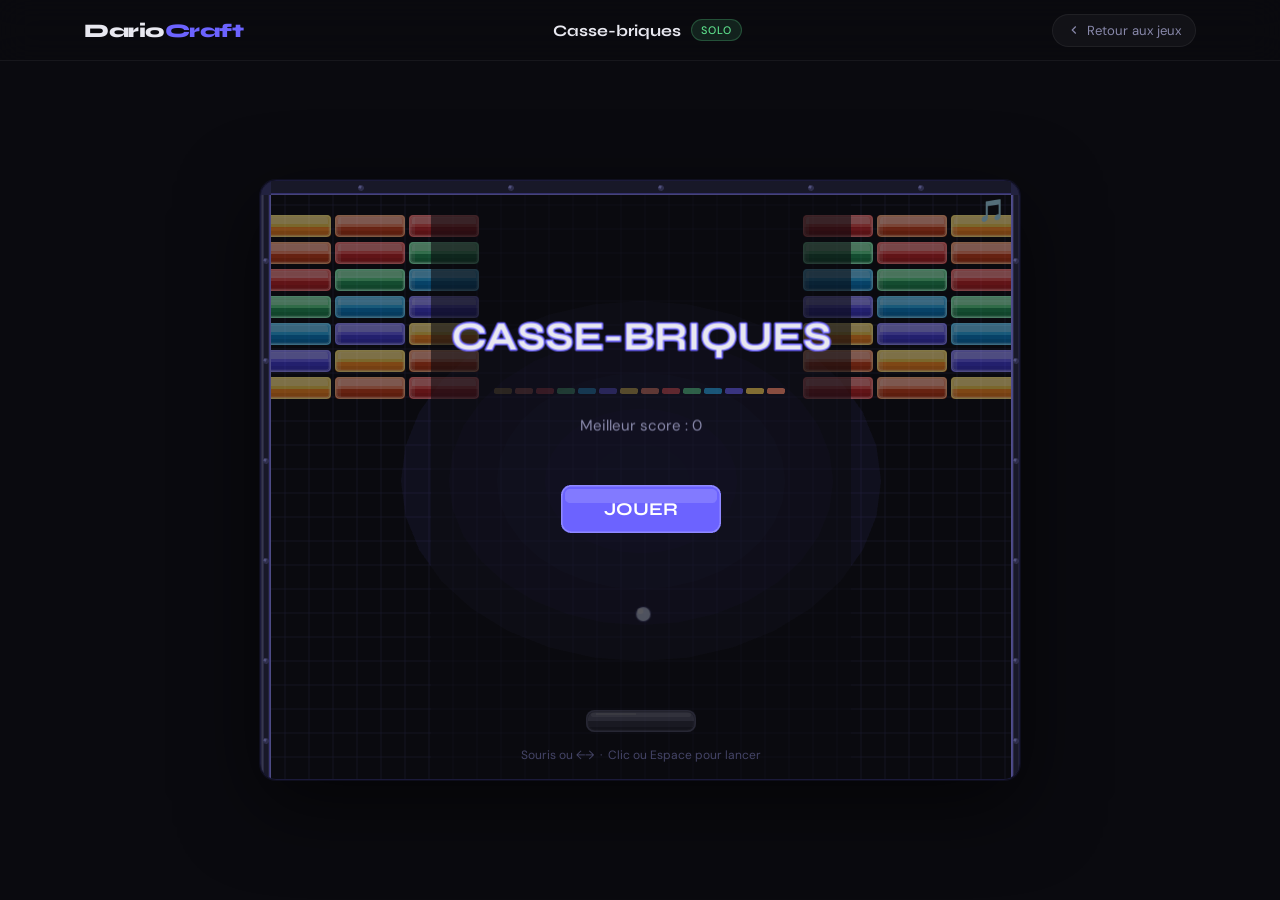
==== games/casse-briques/index.html @ 76067cef "feat: intégration du jeu Casse-briques - Ajout du wrapper DarioCraft (games/casse-briques/index.html" ====
<!DOCTYPE html>
<html lang="fr">
<head>
  <meta charset="UTF-8" />
  <meta name="viewport" content="width=device-width, initial-scale=1.0" />
  <title>Casse-briques — DarioCraft</title>
  <link rel="preconnect" href="https://fonts.googleapis.com" />
  <link rel="preconnect" href="https://fonts.gstatic.com" crossorigin />
  <link href="https://fonts.googleapis.com/css2?family=Syne:wght@700;800&family=DM+Sans:wght@400;500&display=swap" rel="stylesheet" />
  <style>
    *, *::before, *::after { box-sizing: border-box; margin: 0; padding: 0; }

    :root {
      --bg:         #0a0a0f;
      --accent:     #6C63FF;
      --accent-2:   #8b85ff;
      --text:       #e8e8f0;
      --text-muted: #8888aa;
      --border-2:   rgba(255,255,255,0.06);
      --transition: 0.25s cubic-bezier(0.4,0,0.2,1);
    }

    html, body {
      height: 100%;
      font-family: 'DM Sans', sans-serif;
      background: var(--bg);
      color: var(--text);
      overflow: hidden;
    }

    /* ── NAVBAR ── */
    .navbar {
      position: fixed;
      top: 0; left: 0; right: 0;
      z-index: 50;
      background: rgba(10,10,15,0.9);
      backdrop-filter: blur(16px);
      -webkit-backdrop-filter: blur(16px);
      border-bottom: 1px solid var(--border-2);
    }
    .nav-inner {
      display: flex;
      align-items: center;
      justify-content: space-between;
      max-width: 1160px;
      margin: 0 auto;
      padding: 0 24px;
      height: 60px;
      gap: 16px;
    }
    .nav-logo {
      font-family: 'Syne', sans-serif;
      font-weight: 800;
      font-size: 1.2rem;
      color: var(--text);
      text-decoration: none;
      letter-spacing: -0.5px;
      flex-shrink: 0;
    }
    .nav-logo span { color: var(--accent); }

    .nav-center {
      display: flex;
      align-items: center;
      gap: 10px;
    }
    .nav-game-name {
      font-family: 'Syne', sans-serif;
      font-weight: 700;
      font-size: 1rem;
      color: var(--text);
    }
    .nav-tag {
      font-size: 0.68rem;
      font-weight: 500;
      letter-spacing: 0.08em;
      text-transform: uppercase;
      padding: 3px 9px;
      border-radius: 50px;
      background: rgba(93,222,139,0.12);
      color: #5dde8b;
      border: 1px solid rgba(93,222,139,0.25);
    }
    .nav-back {
      display: inline-flex;
      align-items: center;
      gap: 6px;
      font-size: 0.82rem;
      color: var(--text-muted);
      text-decoration: none;
      padding: 7px 14px;
      border-radius: 50px;
      border: 1px solid var(--border-2);
      background: rgba(255,255,255,0.04);
      transition: var(--transition);
      flex-shrink: 0;
    }
    .nav-back:hover {
      color: var(--text);
      border-color: rgba(108,99,255,0.3);
      background: rgba(108,99,255,0.07);
    }

    /* ── GAME AREA ── */
    .game-wrapper {
      position: fixed;
      top: 60px; left: 0; right: 0; bottom: 0;
      display: flex;
      align-items: center;
      justify-content: center;
      background: var(--bg);
    }
    .game-glow {
      position: absolute;
      width: 760px;
      height: 600px;
      background: radial-gradient(ellipse, rgba(108,99,255,0.1) 0%, transparent 70%);
      pointer-events: none;
    }
    .game-canvas-wrapper {
      position: relative;
      z-index: 1;
      border-radius: 16px;
      overflow: hidden;
      border: 1px solid rgba(108,99,255,0.18);
      box-shadow: 0 0 0 1px rgba(108,99,255,0.08), 0 24px 80px rgba(0,0,0,0.6);
      width: 760px;
      height: 600px;
    }
    #game {
      width: 760px;
      height: 600px;
      background: #1a1a2e;
    }

    /* Réduction si écran trop petit */
    @media (max-height: 740px) {
      .game-canvas-wrapper, #game { width: 608px; height: 480px; }
    }
    @media (max-height: 620px) {
      .game-canvas-wrapper, #game { width: 507px; height: 400px; }
    }
    @media (max-width: 800px) {
      .game-canvas-wrapper, #game {
        width: calc(100vw - 24px);
        height: calc((100vw - 24px) * 600 / 760);
      }
      .nav-game-name { display: none; }
    }
  </style>
</head>
<body>

  <!-- NAVBAR -->
  <header class="navbar">
    <div class="nav-inner">
      <a href="../../index.html" class="nav-logo">Dario<span>Craft</span></a>
      <div class="nav-center">
        <span class="nav-game-name">Casse-briques</span>
        <span class="nav-tag">Solo</span>
      </div>
      <a href="../../index.html#jeux" class="nav-back">
        <svg viewBox="0 0 24 24" fill="none" stroke="currentColor" stroke-width="2" width="14" height="14">
          <polyline points="15 18 9 12 15 6"/>
        </svg>
        Retour aux jeux
      </a>
    </div>
  </header>

  <!-- JEU -->
  <div class="game-wrapper">
    <div class="game-glow"></div>
    <div class="game-canvas-wrapper">
      <!-- Phaser attache le canvas ici via parent:'game' -->
      <div id="game"></div>
    </div>
  </div>

  <!--
    MISE À JOUR DU JEU :
    1. Dans le dossier source, exécuter : npm run build
    2. Remplacer game/assets/casse-briques.js par le nouveau dist/assets/casse-briques.js
  -->
  <script src="game/assets/casse-briques.js"></script>

</body>
</html>
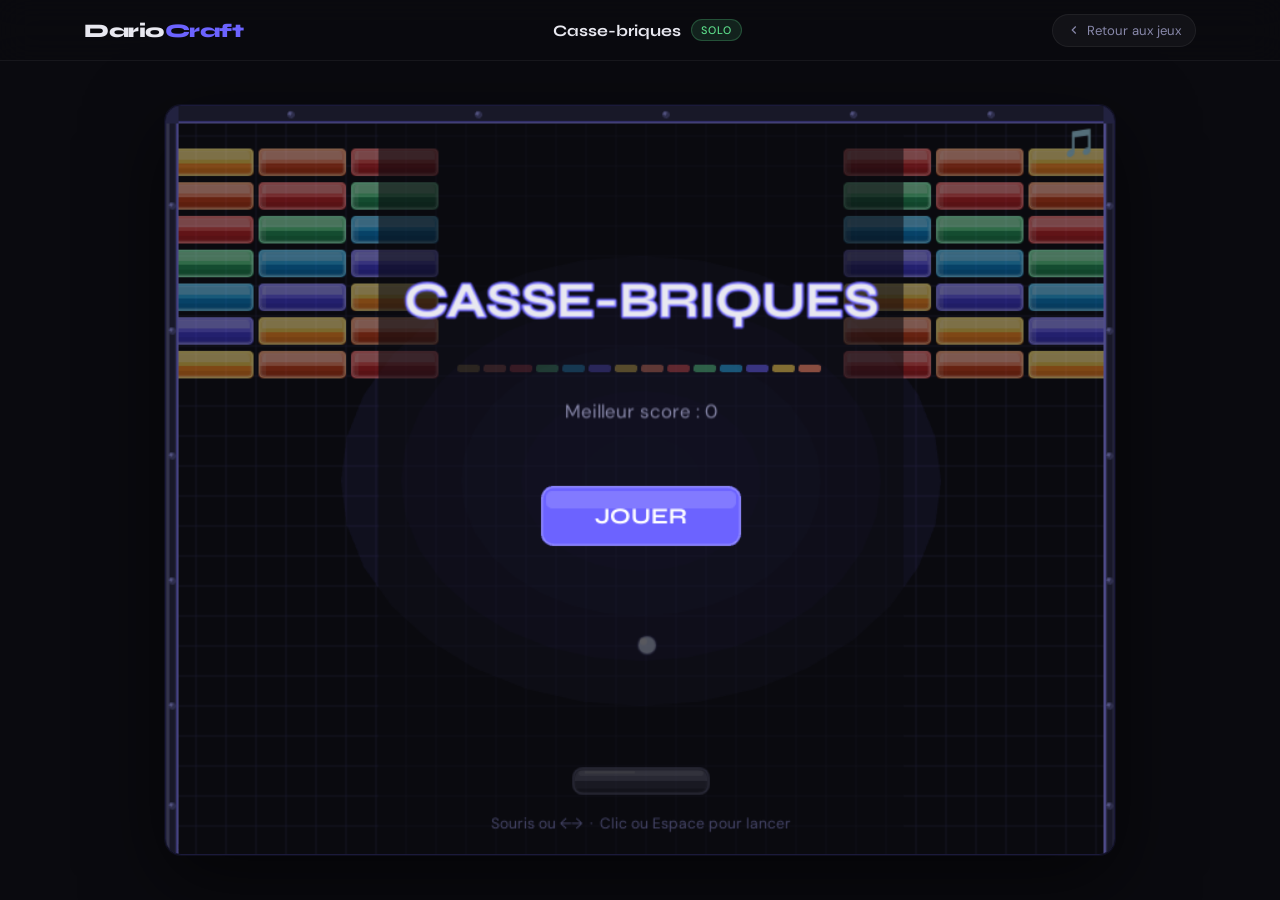
==== commit 1c04cf30: "style(casse-briques): agrandissement du canvas à 950x750 (+150px hauteur) Phaser.Scale.FIT adapte le" ====
--- a/games/casse-briques/index.html
+++ b/games/casse-briques/index.html
@@ -112,8 +112,8 @@
     }
     .game-glow {
       position: absolute;
-      width: 760px;
-      height: 600px;
+      width: 950px;
+      height: 750px;
       background: radial-gradient(ellipse, rgba(108,99,255,0.1) 0%, transparent 70%);
       pointer-events: none;
     }
@@ -124,23 +124,26 @@
       overflow: hidden;
       border: 1px solid rgba(108,99,255,0.18);
       box-shadow: 0 0 0 1px rgba(108,99,255,0.08), 0 24px 80px rgba(0,0,0,0.6);
-      width: 760px;
-      height: 600px;
+      width: 950px;
+      height: 750px;
     }
     #game {
-      width: 760px;
-      height: 600px;
+      width: 950px;
+      height: 750px;
       background: #1a1a2e;
     }
 
     /* Réduction si écran trop petit */
-    @media (max-height: 740px) {
+    @media (max-height: 880px) {
+      .game-canvas-wrapper, #game { width: 760px; height: 600px; }
+    }
+    @media (max-height: 730px) {
       .game-canvas-wrapper, #game { width: 608px; height: 480px; }
     }
-    @media (max-height: 620px) {
+    @media (max-height: 610px) {
       .game-canvas-wrapper, #game { width: 507px; height: 400px; }
     }
-    @media (max-width: 800px) {
+    @media (max-width: 990px) {
       .game-canvas-wrapper, #game {
         width: calc(100vw - 24px);
         height: calc((100vw - 24px) * 600 / 760);
